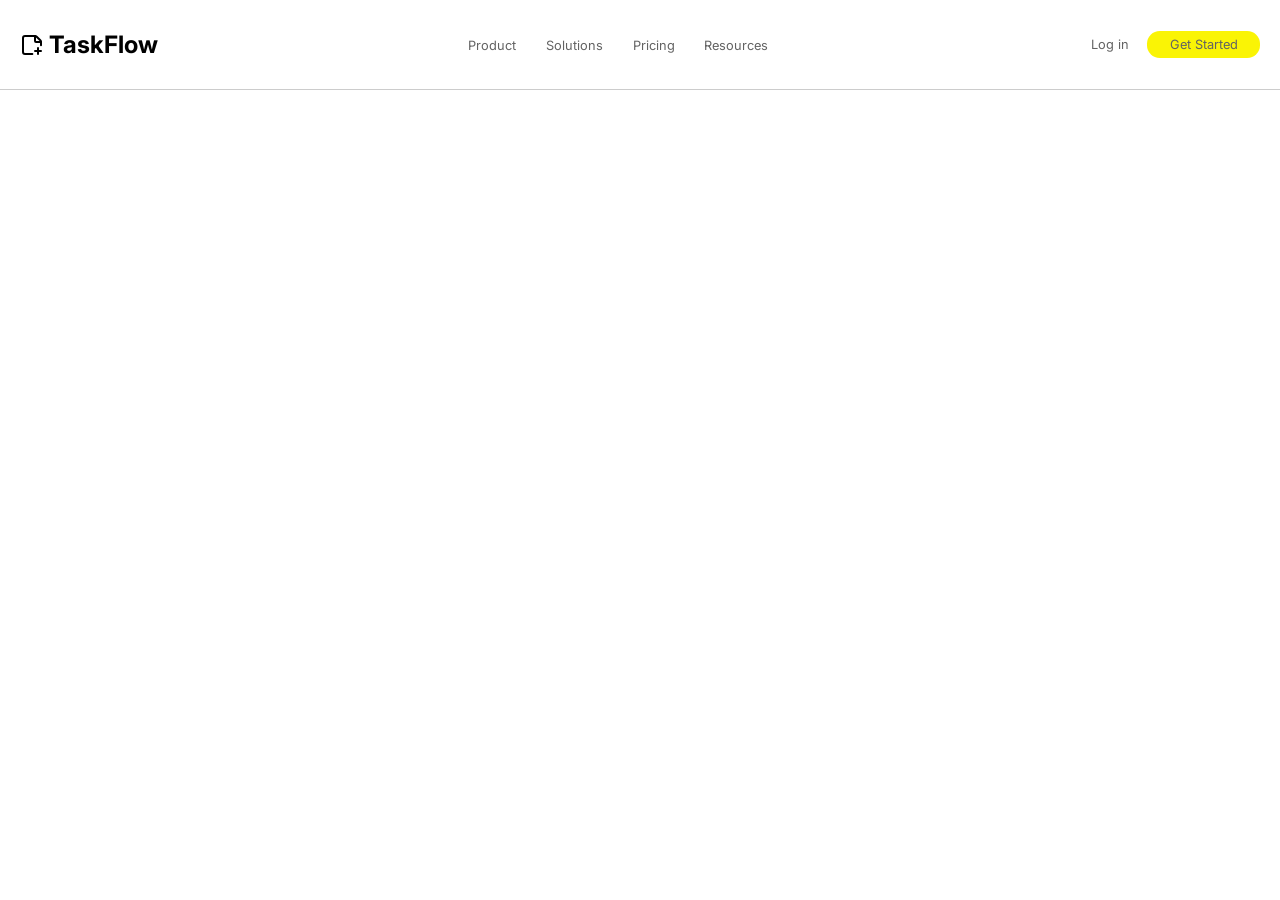
==== index.html @ 2430fc25 "Built the header component and made it responsive" ====
<!doctype html>
<html lang="en">
  <head>
    <meta charset="UTF-8" />
    <meta name="viewport" content="width=device-width, initial-scale=1.0" />
    <title>TaskFlow</title>
    <link rel="icon" href="assets/icons/taskflow.png" />
    <link rel="stylesheet" href="styles/style.css" />
    <link rel="stylesheet" href="styles/variables.css" />
    <link rel="stylesheet" href="styles/utilities.css" />
    <link rel="stylesheet" href="styles/media-queries.css" />
    <style>
      @import url('https://fonts.googleapis.com/css2?family=Inter:ital,opsz,wght@0,14..32,100..900;1,14..32,100..900&display=swap');
    </style>
  </head>
  <body>
    <header>
      <div class="container-flex-b navbar">
        <div class="logo container">
          <svg
            xmlns="http://www.w3.org/2000/svg"
            width="24"
            height="24"
            viewBox="0 0 24 24"
            fill="none"
            stroke="currentColor"
            stroke-width="2"
            stroke-linecap="round"
            stroke-linejoin="round"
            class="lucide lucide-sticky-note-plus-icon lucide-sticky-note-plus"
          >
            <path d="M15 3v5a1 1 0 0 0 1 1h5" />
            <path d="M18 15v6" />
            <path
              d="M21 12.356V9a2.4 2.4 0 0 0-.706-1.706l-3.588-3.588A2.4 2.4 0 0 0 15 3H5a2 2 0 0 0-2 2v14a2 2 0 0 0 2 2h7.355"
            />
            <path d="M21 18h-6" />
          </svg>
          <h2>TaskFlow</h2>
        </div>
        <nav class="main-menu">
          <a href="pages/product.html" class="menu-item">Product</a>
          <a href="pages/solutions.html" class="menu-item">Solutions</a>
          <a href="pages/pricing.html" class="menu-item">Pricing</a>
          <a href="pages/resources.html" class="menu-item">Resources</a>
        </nav>
        <div class="container-flex-b logins">
          <a href="pages/sign-in.html" class="menu-item">Log in</a>
          <a href="pages/sign-up.html" class="btn btn-primary">Get Started</a>
        </div>
        <div class="hamburger">
          <span class="menu-open">
            <svg
              xmlns="http://www.w3.org/2000/svg"
              width="24"
              height="24"
              viewBox="0 0 24 24"
              fill="none"
              stroke="currentColor"
              stroke-width="2"
              stroke-linecap="round"
              stroke-linejoin="round"
              class="lucide lucide-menu-icon lucide-menu"
            >
              <path d="M4 5h16" />
              <path d="M4 12h16" />
              <path d="M4 19h16" />
            </svg>
          </span>
          <span class="menu-close">
            <svg
              xmlns="http://www.w3.org/2000/svg"
              width="24"
              height="24"
              viewBox="0 0 24 24"
              fill="none"
              stroke="currentColor"
              stroke-width="2"
              stroke-linecap="round"
              stroke-linejoin="round"
              class="lucide lucide-x-icon lucide-x"
            >
              <path d="M18 6 6 18" />
              <path d="m6 6 12 12" />
            </svg>
          </span>
        </div>
      </div>
    </header>
  </body>
</html>
---- styles/style.css ----
@import 'variables.css';

* {
  margin: 0;
  padding: 0;
  box-sizing: border-box;
  text-decoration: none;
}

body {
  font-family: 'Inter', 'Arial', 'sans-serif';
}

.navbar {
  height: 10vh;
  background: var(--bg-light);
  padding: 10px 20px;
  border-bottom: 1.2px solid #ccc;
  position: sticky;
  top: 0;
}

.hamburger,
.menu-open,
.menu-close {
  display: none;
}
---- styles/variables.css ----
:root {
  /* colors; backgrounds and texts */
  --primary-color: #faf405;
  --secondary-color: #fefdce;
  --text-dark: #000000;
  --text-gray: #636363;
  --text-light: #ffffff;
  --bg-gray: #f8f8f6;
  --bg-light: #ffffff;
}
---- styles/utilities.css ----
@import 'variables.css';

.border {
  border: 3px solid #ccc;
}
.border-r-sm {
  border: 3px solid #ccc;
  border-radius: 10px;
}
.border-r-md {
  border: 3px solid #ccc;
  border-radius: 20px;
}
.box-shadow-md {
  box-shadow: rgba(100, 100, 111, 0.2) 0px 7px 29px 0px;
}
.btn {
  padding: 0.4rem 1.4rem;
  border: none;
  outline: none;
  color: var(--text-gray);
  border-radius: 0.8rem;
  font-size: 0.8rem;
}
.btn-md {
  padding: 0.4rem 2.6rem;
}
.btn-lg {
  padding: 0.4rem 3.4rem;
}
.btn-primary {
  background-color: var(--primary-color);
}
.btn-secondary-light {
  background: transparent;
  border: 1px solid #ccc;
  backdrop-filter: blur(10px);
}
.btn-secondary-dark {
  background: var(--text-dark);
  color: var(--text-light);
}
.container {
  display: flex;
  justify-content: center;
  align-items: center;
  gap: 5px;
}
.container-no-gap {
  display: flex;
  justify-content: center;
  align-items: center;
}
.container-flex-b {
  display: flex;
  justify-content: space-between;
  align-items: center;
  gap: 5px;
}
.menu-item {
  padding: 0.4rem 0.8rem;
  color: var(--text-gray);
  font-size: 0.8rem;
}
---- styles/media-queries.css ----
@import 'variables.css';

@media (max-width: 500px) {
  .navbar {
    display: flex;
    justify-content: space-between;
    align-items: center;
  }

  .hamburger,
  .menu-open {
    display: block;
  }
  .main-menu,
  .logins {
    display: none;
  }
}

/* TABLET */
@media (min-width: 500px) and (max-width: 704px) {
  h2 {
    font-size: 0.9rem;
  }
  .main-menu {
    display: none;
  }
  .hamburger,
  .menu-open {
    display: block;
  }
}
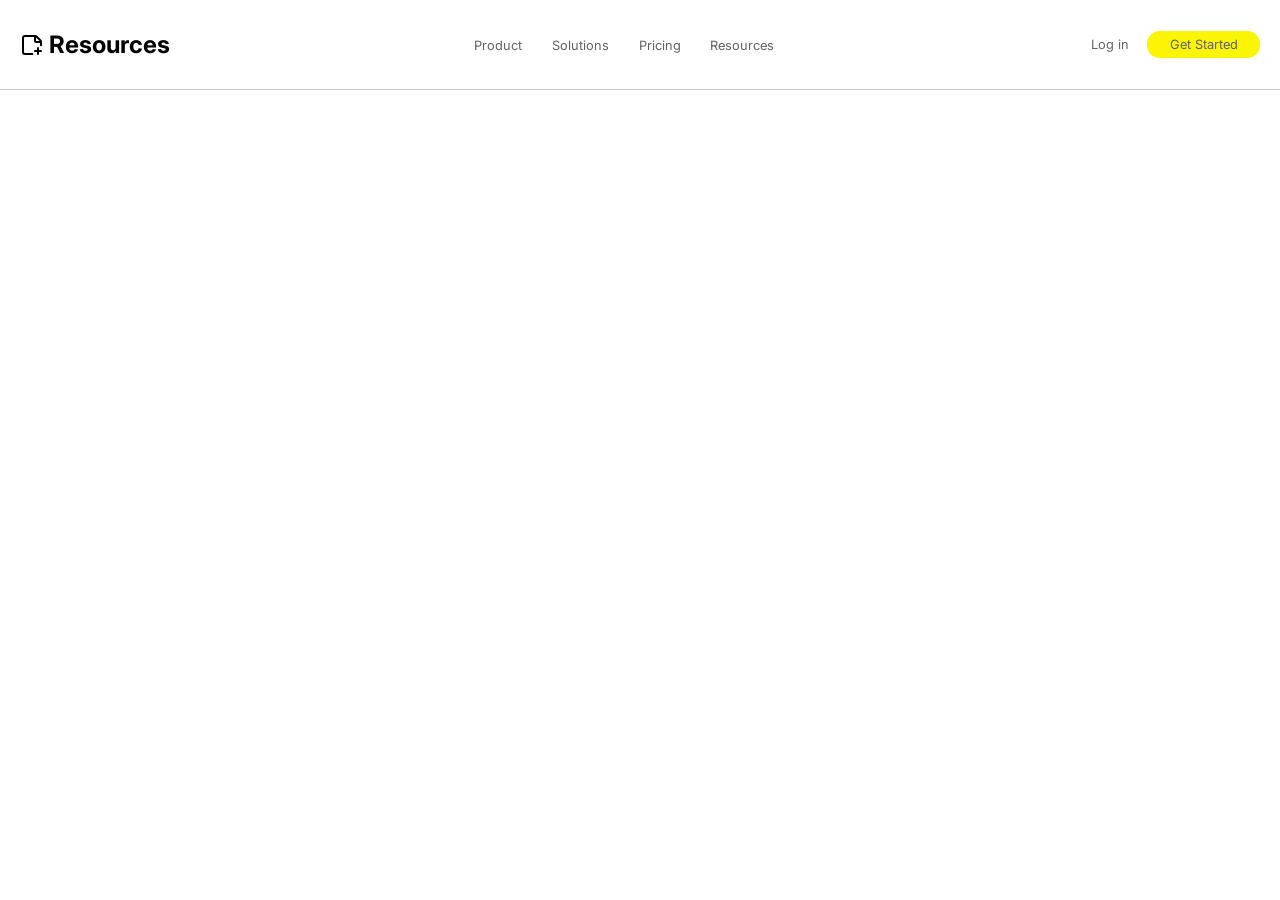
==== commit d644cf4e: "Creation of the resources herosection" ====
--- a/index.html
+++ b/index.html
@@ -10,7 +10,7 @@
     <link rel="stylesheet" href="styles/utilities.css" />
     <link rel="stylesheet" href="styles/media-queries.css" />
     <style>
-      @import url('https://fonts.googleapis.com/css2?family=Inter:ital,opsz,wght@0,14..32,100..900;1,14..32,100..900&display=swap');
+      @import url("https://fonts.googleapis.com/css2?family=Inter:ital,opsz,wght@0,14..32,100..900;1,14..32,100..900&display=swap");
     </style>
   </head>
   <body>
@@ -36,7 +36,7 @@
             />
             <path d="M21 18h-6" />
           </svg>
-          <h2>TaskFlow</h2>
+          <h2>Resources</h2>
         </div>
         <nav class="main-menu">
           <a href="pages/product.html" class="menu-item">Product</a>
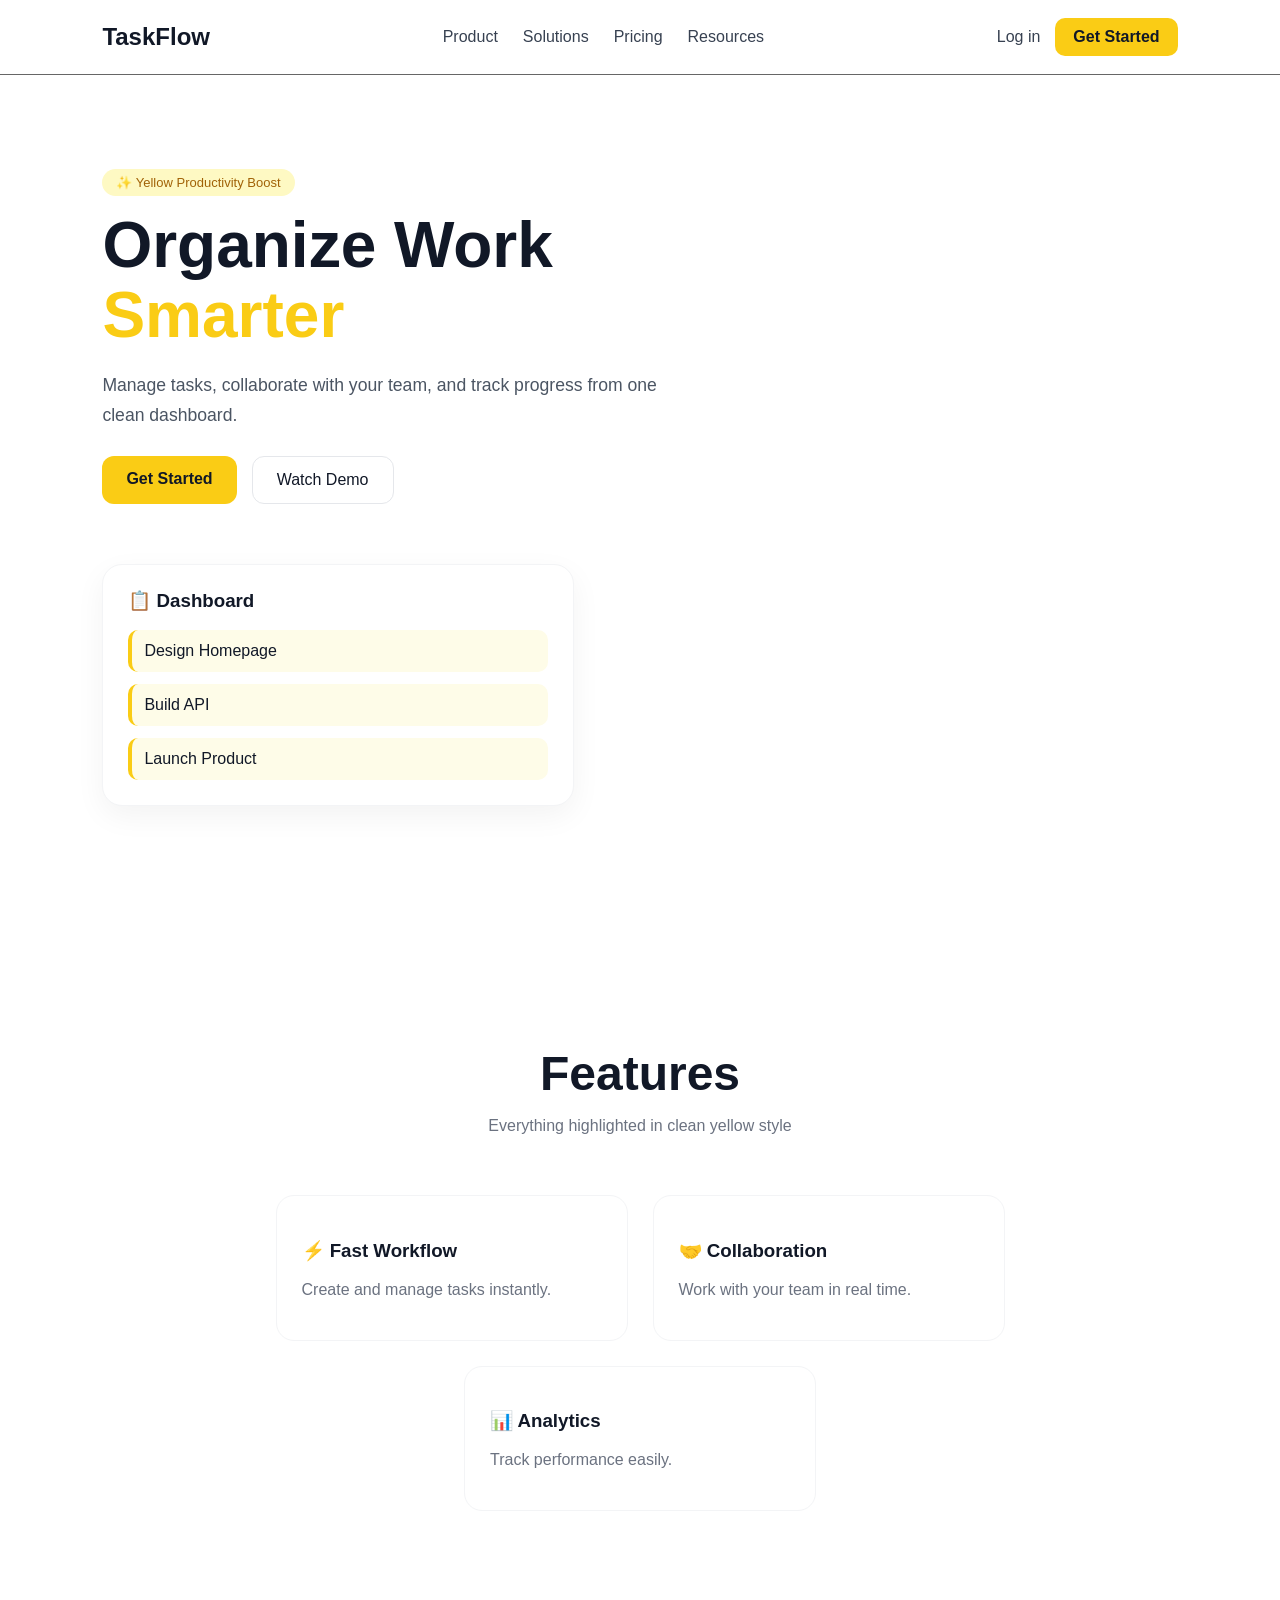
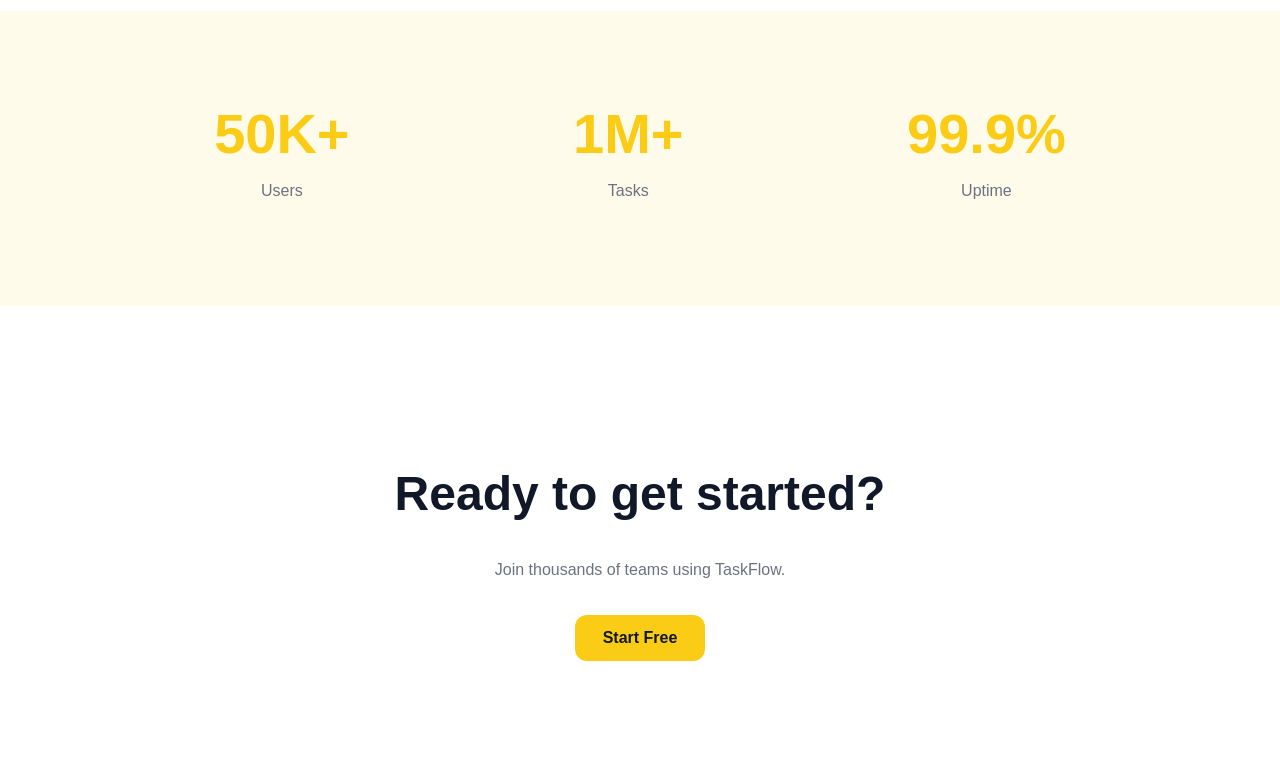
==== commit c20a22bc: "Creation of the Home Page by Nathan moses" ====
--- a/index.html
+++ b/index.html
@@ -1,91 +1,147 @@
-<!doctype html>
-<html lang="en">
-  <head>
-    <meta charset="UTF-8" />
-    <meta name="viewport" content="width=device-width, initial-scale=1.0" />
-    <title>TaskFlow</title>
-    <link rel="icon" href="assets/icons/taskflow.png" />
-    <link rel="stylesheet" href="styles/style.css" />
-    <link rel="stylesheet" href="styles/variables.css" />
-    <link rel="stylesheet" href="styles/utilities.css" />
-    <link rel="stylesheet" href="styles/media-queries.css" />
-    <style>
-      @import url("https://fonts.googleapis.com/css2?family=Inter:ital,opsz,wght@0,14..32,100..900;1,14..32,100..900&display=swap");
-    </style>
-  </head>
-  <body>
-    <header>
-      <div class="container-flex-b navbar">
-        <div class="logo container">
-          <svg
-            xmlns="http://www.w3.org/2000/svg"
-            width="24"
-            height="24"
-            viewBox="0 0 24 24"
-            fill="none"
-            stroke="currentColor"
-            stroke-width="2"
-            stroke-linecap="round"
-            stroke-linejoin="round"
-            class="lucide lucide-sticky-note-plus-icon lucide-sticky-note-plus"
-          >
-            <path d="M15 3v5a1 1 0 0 0 1 1h5" />
-            <path d="M18 15v6" />
-            <path
-              d="M21 12.356V9a2.4 2.4 0 0 0-.706-1.706l-3.588-3.588A2.4 2.4 0 0 0 15 3H5a2 2 0 0 0-2 2v14a2 2 0 0 0 2 2h7.355"
-            />
-            <path d="M21 18h-6" />
-          </svg>
-          <h2>Resources</h2>
-        </div>
-        <nav class="main-menu">
-          <a href="pages/product.html" class="menu-item">Product</a>
-          <a href="pages/solutions.html" class="menu-item">Solutions</a>
-          <a href="pages/pricing.html" class="menu-item">Pricing</a>
-          <a href="pages/resources.html" class="menu-item">Resources</a>
-        </nav>
-        <div class="container-flex-b logins">
-          <a href="pages/sign-in.html" class="menu-item">Log in</a>
-          <a href="pages/sign-up.html" class="btn btn-primary">Get Started</a>
-        </div>
-        <div class="hamburger">
-          <span class="menu-open">
-            <svg
-              xmlns="http://www.w3.org/2000/svg"
-              width="24"
-              height="24"
-              viewBox="0 0 24 24"
-              fill="none"
-              stroke="currentColor"
-              stroke-width="2"
-              stroke-linecap="round"
-              stroke-linejoin="round"
-              class="lucide lucide-menu-icon lucide-menu"
-            >
-              <path d="M4 5h16" />
-              <path d="M4 12h16" />
-              <path d="M4 19h16" />
-            </svg>
-          </span>
-          <span class="menu-close">
-            <svg
-              xmlns="http://www.w3.org/2000/svg"
-              width="24"
-              height="24"
-              viewBox="0 0 24 24"
-              fill="none"
-              stroke="currentColor"
-              stroke-width="2"
-              stroke-linecap="round"
-              stroke-linejoin="round"
-              class="lucide lucide-x-icon lucide-x"
-            >
-              <path d="M18 6 6 18" />
-              <path d="m6 6 12 12" />
-            </svg>
-          </span>
-        </div>
-      </div>
-    </header>
-  </body>
-</html>
+<body style="margin:0;font-family:Inter,sans-serif;background:#ffffff;color:#111827;">
+
+<!-- HEADER -->
+<header style="position:sticky;top:0;background:#ffffff;border-bottom:1px solid #666666;padding:18px 8%;z-index:100;">
+  <div style="display:flex;justify-content:space-between;align-items:center;">
+
+    <h2 style="margin:0;color:#111827;">TaskFlow</h2>
+
+    <nav style="display:flex;gap:25px;">
+      <a href="#" style="color:#374151;text-decoration:none;">Product</a>
+      <a href="#" style="color:#374151;text-decoration:none;">Solutions</a>
+      <a href="#" style="color:#374151;text-decoration:none;">Pricing</a>
+      <a href="#" style="color:#374151;text-decoration:none;">Resources</a>
+    </nav>
+
+    <div style="display:flex;gap:15px; align-items: center;">
+      <a href="#" style="color:#374151;text-decoration:none;">Log in</a>
+      <a href="#" style="background:#facc15;color:#111827;padding:10px 18px;border-radius:10px;text-decoration:none;font-weight:600;">
+        Get Started
+      </a>
+    </div>
+
+  </div>
+</header>
+
+<!-- HERO -->
+<section style="padding:100px 8%;display:flex;justify-content:space-between;align-items:center;gap:60px;flex-wrap:wrap;">
+
+  <div style="max-width:600px;">
+    <span style="background:#fef9c3;color:#a16207;padding:6px 14px;border-radius:999px;font-size:13px;">
+      ✨ Yellow Productivity Boost
+    </span>
+
+    <h1 style="font-size:4rem;line-height:1.1;margin:20px 0;">
+      Organize Work
+      <span style="color:#facc15;">Smarter</span>
+    </h1>
+
+    <p style="color:#4b5563;font-size:1.1rem;line-height:1.7;">
+      Manage tasks, collaborate with your team, and track progress from one clean dashboard.
+    </p>
+
+    <div style="margin-top:25px;display:flex;gap:15px;">
+      <a href="#" style="background:#facc15;color:#111827;padding:14px 24px;border-radius:12px;text-decoration:none;font-weight:600;">
+        Get Started
+      </a>
+
+      <a href="#" style="border:1px solid #e5e7eb;color:#111827;padding:14px 24px;border-radius:12px;text-decoration:none;">
+        Watch Demo
+      </a>
+    </div>
+  </div>
+
+  <div style="width:420px;background:#ffffff;border:1px solid #f3f4f6;border-radius:20px;padding:25px;box-shadow:0 10px 30px rgba(0,0,0,0.05);">
+
+    <h3 style="margin-top:0;">📋 Dashboard</h3>
+
+    <div style="background:#fefce8;padding:12px;border-radius:10px;margin-top:12px;border-left:4px solid #facc15;">
+      Design Homepage
+    </div>
+
+    <div style="background:#fefce8;padding:12px;border-radius:10px;margin-top:12px;border-left:4px solid #facc15;">
+      Build API
+    </div>
+
+    <div style="background:#fefce8;padding:12px;border-radius:10px;margin-top:12px;border-left:4px solid #facc15;">
+      Launch Product
+    </div>
+
+  </div>
+
+</section>
+
+<!-- FEATURES -->
+<section style="padding:100px 8%;background:#ffffff;">
+
+  <h2 style="text-align:center;font-size:3rem;margin-bottom:10px;">
+    Features
+  </h2>
+
+  <p style="text-align:center;color:#6b7280;margin-bottom:60px;">
+    Everything highlighted in clean yellow style
+  </p>
+
+  <div style="display:flex;gap:25px;justify-content:center;flex-wrap:wrap;">
+
+    <div style="width:300px;background:#ffffff;border:1px solid #f3f4f6;padding:25px;border-radius:18px;">
+      <h3>⚡ Fast Workflow</h3>
+      <p style="color:#6b7280;">Create and manage tasks instantly.</p>
+    </div>
+
+    <div style="width:300px;background:#ffffff;border:1px solid #f3f4f6;padding:25px;border-radius:18px;">
+      <h3>🤝 Collaboration</h3>
+      <p style="color:#6b7280;">Work with your team in real time.</p>
+    </div>
+
+    <div style="width:300px;background:#ffffff;border:1px solid #f3f4f6;padding:25px;border-radius:18px;">
+      <h3>📊 Analytics</h3>
+      <p style="color:#6b7280;">Track performance easily.</p>
+    </div>
+
+  </div>
+
+</section>
+
+<!-- STATS -->
+<section style="padding:90px 8%;background:#fffbeb;">
+
+  <div style="display:flex;justify-content:space-around;flex-wrap:wrap;text-align:center;">
+
+    <div>
+      <h2 style="font-size:3.5rem;color:#facc15;margin:0;">50K+</h2>
+      <p style="color:#6b7280;">Users</p>
+    </div>
+
+    <div>
+      <h2 style="font-size:3.5rem;color:#facc15;margin:0;">1M+</h2>
+      <p style="color:#6b7280;">Tasks</p>
+    </div>
+
+    <div>
+      <h2 style="font-size:3.5rem;color:#facc15;margin:0;">99.9%</h2>
+      <p style="color:#6b7280;">Uptime</p>
+    </div>
+
+  </div>
+
+</section>
+
+<!-- CTA -->
+<section style="padding:120px 8%;text-align:center;background:#ffffff;">
+
+  <h2 style="font-size:3rem;">
+    Ready to get started?
+  </h2>
+
+  <p style="color:#6b7280;">
+    Join thousands of teams using TaskFlow.
+  </p>
+
+  <a href="#" style="display:inline-block;margin-top:20px;background:#facc15;color:#111827;padding:14px 28px;border-radius:12px;text-decoration:none;font-weight:600;">
+    Start Free
+  </a>
+
+</section>
+
+</body>
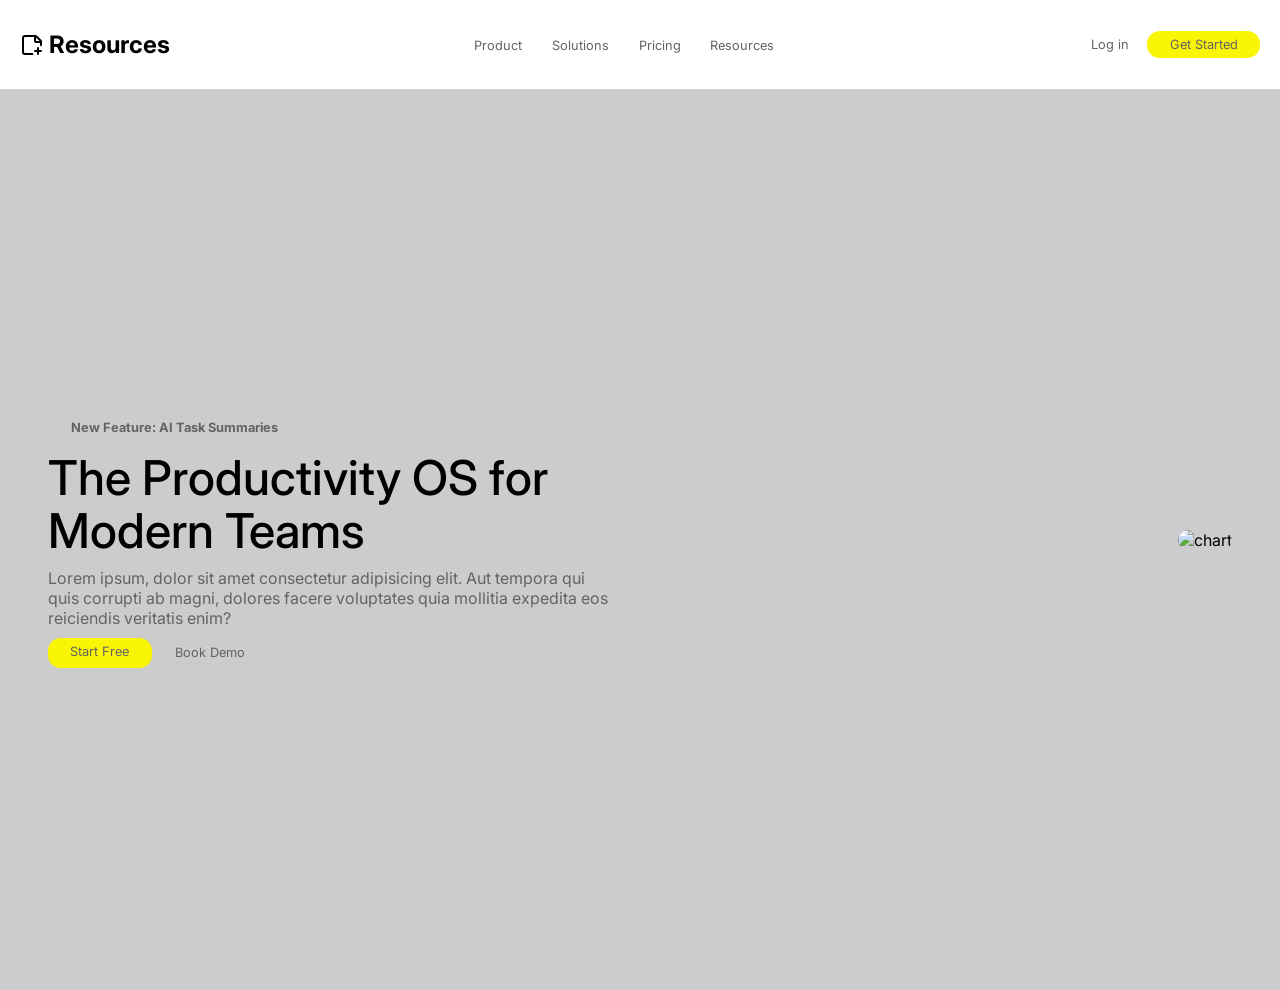
==== commit 5fac0b7d: "hero" ====
--- a/index.html
+++ b/index.html
@@ -1,147 +1,111 @@
-<body style="margin:0;font-family:Inter,sans-serif;background:#ffffff;color:#111827;">
-
-<!-- HEADER -->
-<header style="position:sticky;top:0;background:#ffffff;border-bottom:1px solid #666666;padding:18px 8%;z-index:100;">
-  <div style="display:flex;justify-content:space-between;align-items:center;">
-
-    <h2 style="margin:0;color:#111827;">TaskFlow</h2>
-
-    <nav style="display:flex;gap:25px;">
-      <a href="#" style="color:#374151;text-decoration:none;">Product</a>
-      <a href="#" style="color:#374151;text-decoration:none;">Solutions</a>
-      <a href="#" style="color:#374151;text-decoration:none;">Pricing</a>
-      <a href="#" style="color:#374151;text-decoration:none;">Resources</a>
-    </nav>
-
-    <div style="display:flex;gap:15px; align-items: center;">
-      <a href="#" style="color:#374151;text-decoration:none;">Log in</a>
-      <a href="#" style="background:#facc15;color:#111827;padding:10px 18px;border-radius:10px;text-decoration:none;font-weight:600;">
-        Get Started
-      </a>
-    </div>
-
-  </div>
-</header>
-
-<!-- HERO -->
-<section style="padding:100px 8%;display:flex;justify-content:space-between;align-items:center;gap:60px;flex-wrap:wrap;">
-
-  <div style="max-width:600px;">
-    <span style="background:#fef9c3;color:#a16207;padding:6px 14px;border-radius:999px;font-size:13px;">
-      ✨ Yellow Productivity Boost
-    </span>
-
-    <h1 style="font-size:4rem;line-height:1.1;margin:20px 0;">
-      Organize Work
-      <span style="color:#facc15;">Smarter</span>
-    </h1>
-
-    <p style="color:#4b5563;font-size:1.1rem;line-height:1.7;">
-      Manage tasks, collaborate with your team, and track progress from one clean dashboard.
-    </p>
-
-    <div style="margin-top:25px;display:flex;gap:15px;">
-      <a href="#" style="background:#facc15;color:#111827;padding:14px 24px;border-radius:12px;text-decoration:none;font-weight:600;">
-        Get Started
-      </a>
-
-      <a href="#" style="border:1px solid #e5e7eb;color:#111827;padding:14px 24px;border-radius:12px;text-decoration:none;">
-        Watch Demo
-      </a>
-    </div>
-  </div>
-
-  <div style="width:420px;background:#ffffff;border:1px solid #f3f4f6;border-radius:20px;padding:25px;box-shadow:0 10px 30px rgba(0,0,0,0.05);">
-
-    <h3 style="margin-top:0;">📋 Dashboard</h3>
-
-    <div style="background:#fefce8;padding:12px;border-radius:10px;margin-top:12px;border-left:4px solid #facc15;">
-      Design Homepage
-    </div>
-
-    <div style="background:#fefce8;padding:12px;border-radius:10px;margin-top:12px;border-left:4px solid #facc15;">
-      Build API
-    </div>
-
-    <div style="background:#fefce8;padding:12px;border-radius:10px;margin-top:12px;border-left:4px solid #facc15;">
-      Launch Product
-    </div>
-
-  </div>
-
-</section>
-
-<!-- FEATURES -->
-<section style="padding:100px 8%;background:#ffffff;">
-
-  <h2 style="text-align:center;font-size:3rem;margin-bottom:10px;">
-    Features
-  </h2>
-
-  <p style="text-align:center;color:#6b7280;margin-bottom:60px;">
-    Everything highlighted in clean yellow style
-  </p>
-
-  <div style="display:flex;gap:25px;justify-content:center;flex-wrap:wrap;">
-
-    <div style="width:300px;background:#ffffff;border:1px solid #f3f4f6;padding:25px;border-radius:18px;">
-      <h3>⚡ Fast Workflow</h3>
-      <p style="color:#6b7280;">Create and manage tasks instantly.</p>
-    </div>
-
-    <div style="width:300px;background:#ffffff;border:1px solid #f3f4f6;padding:25px;border-radius:18px;">
-      <h3>🤝 Collaboration</h3>
-      <p style="color:#6b7280;">Work with your team in real time.</p>
-    </div>
-
-    <div style="width:300px;background:#ffffff;border:1px solid #f3f4f6;padding:25px;border-radius:18px;">
-      <h3>📊 Analytics</h3>
-      <p style="color:#6b7280;">Track performance easily.</p>
-    </div>
-
-  </div>
-
-</section>
-
-<!-- STATS -->
-<section style="padding:90px 8%;background:#fffbeb;">
-
-  <div style="display:flex;justify-content:space-around;flex-wrap:wrap;text-align:center;">
-
-    <div>
-      <h2 style="font-size:3.5rem;color:#facc15;margin:0;">50K+</h2>
-      <p style="color:#6b7280;">Users</p>
-    </div>
-
-    <div>
-      <h2 style="font-size:3.5rem;color:#facc15;margin:0;">1M+</h2>
-      <p style="color:#6b7280;">Tasks</p>
-    </div>
-
-    <div>
-      <h2 style="font-size:3.5rem;color:#facc15;margin:0;">99.9%</h2>
-      <p style="color:#6b7280;">Uptime</p>
-    </div>
-
-  </div>
-
-</section>
-
-<!-- CTA -->
-<section style="padding:120px 8%;text-align:center;background:#ffffff;">
-
-  <h2 style="font-size:3rem;">
-    Ready to get started?
-  </h2>
-
-  <p style="color:#6b7280;">
-    Join thousands of teams using TaskFlow.
-  </p>
-
-  <a href="#" style="display:inline-block;margin-top:20px;background:#facc15;color:#111827;padding:14px 28px;border-radius:12px;text-decoration:none;font-weight:600;">
-    Start Free
-  </a>
-
-</section>
-
-</body>+<!doctype html>
+<html lang="en">
+  <head>
+    <meta charset="UTF-8" />
+    <meta name="viewport" content="width=device-width, initial-scale=1.0" />
+    <title>TaskFlow</title>
+    <link rel="icon" href="assets/icons/taskflow.png" />
+    <link rel="stylesheet" href="styles/style.css" />
+    <link rel="stylesheet" href="styles/variables.css" />
+    <link rel="stylesheet" href="styles/utilities.css" />
+    <link rel="stylesheet" href="styles/media-queries.css" />
+    <style>
+      @import url('https://fonts.googleapis.com/css2?family=Inter:ital,opsz,wght@0,14..32,100..900;1,14..32,100..900&display=swap');
+    </style>
+  </head>
+  <body>
+    <header>
+      <div class="container-flex-b navbar">
+        <div class="logo container">
+          <svg
+            xmlns="http://www.w3.org/2000/svg"
+            width="24"
+            height="24"
+            viewBox="0 0 24 24"
+            fill="none"
+            stroke="currentColor"
+            stroke-width="2"
+            stroke-linecap="round"
+            stroke-linejoin="round"
+            class="lucide lucide-sticky-note-plus-icon lucide-sticky-note-plus"
+          >
+            <path d="M15 3v5a1 1 0 0 0 1 1h5" />
+            <path d="M18 15v6" />
+            <path
+              d="M21 12.356V9a2.4 2.4 0 0 0-.706-1.706l-3.588-3.588A2.4 2.4 0 0 0 15 3H5a2 2 0 0 0-2 2v14a2 2 0 0 0 2 2h7.355"
+            />
+            <path d="M21 18h-6" />
+          </svg>
+          <h2>Resources</h2>
+        </div>
+        <nav class="main-menu">
+          <a href="pages/product.html" class="menu-item">Product</a>
+          <a href="pages/solutions.html" class="menu-item">Solutions</a>
+          <a href="pages/pricing.html" class="menu-item">Pricing</a>
+          <a href="pages/resources.html" class="menu-item">Resources</a>
+        </nav>
+        <div class="container-flex-b logins">
+          <a href="pages/sign-in.html" class="menu-item">Log in</a>
+          <a href="pages/sign-up.html" class="btn btn-primary">Get Started</a>
+        </div>
+        <div class="hamburger">
+          <span class="menu-open">
+            <svg
+              xmlns="http://www.w3.org/2000/svg"
+              width="24"
+              height="24"
+              viewBox="0 0 24 24"
+              fill="none"
+              stroke="currentColor"
+              stroke-width="2"
+              stroke-linecap="round"
+              stroke-linejoin="round"
+              class="lucide lucide-menu-icon lucide-menu"
+            >
+              <path d="M4 5h16" />
+              <path d="M4 12h16" />
+              <path d="M4 19h16" />
+            </svg>
+          </span>
+          <span class="menu-close">
+            <svg
+              xmlns="http://www.w3.org/2000/svg"
+              width="24"
+              height="24"
+              viewBox="0 0 24 24"
+              fill="none"
+              stroke="currentColor"
+              stroke-width="2"
+              stroke-linecap="round"
+              stroke-linejoin="round"
+              class="lucide lucide-x-icon lucide-x"
+            >
+              <path d="M18 6 6 18" />
+              <path d="m6 6 12 12" />
+            </svg>
+          </span>
+        </div>
+      </div>
+    </header>
+    <section class="hero container-flex-b">
+      <div class="hero-left">
+        <h3 class="btn btn-secondary-light">New Feature: AI Task Summaries</h3>
+        <h2>The Productivity OS for Modern Teams</h2>
+        <p>
+          Lorem ipsum, dolor sit amet consectetur adipisicing elit. Aut tempora
+          qui quis corrupti ab magni, dolores facere voluptates quia mollitia
+          expedita eos reiciendis veritatis enim?
+        </p>
+        <div class="hero-cta">
+          <a href="pages/sign-up.html" class="btn btn-primary">Start Free</a>
+          <a href="pages/product.html" class="btn btn-secondary-light"
+            >Book Demo</a
+          >
+        </div>
+      </div>
+      <div class="hero-right">
+        <img src="assets/images/programmer.jpg" alt="chart" />
+      </div>
+    </section>
+  </body>
+</html>
--- a/styles/style.css
+++ b/styles/style.css
@@ -0,0 +1,61 @@
+@import 'variables.css';
+
+* {
+  margin: 0;
+  padding: 0;
+  box-sizing: border-box;
+  text-decoration: none;
+}
+img {
+  width: 100%;
+}
+body {
+  font-family: 'Inter', 'Arial', 'sans-serif';
+}
+header {
+  height: 10vh;
+  position: sticky;
+  top: 0;
+}
+.navbar {
+  height: 10vh;
+  background: var(--bg-light);
+  padding: 10px 20px;
+  border-bottom: 1.2px solid #ccc;
+  position: sticky;
+  top: 0;
+}
+.hamburger,
+.menu-open,
+.menu-close {
+  display: none;
+}
+.hero {
+  height: 100vh;
+  background: #ccc;
+  display: flex;
+  justify-content: space-around;
+  padding: 3rem;
+}
+.hero-cta {
+  display: flex;
+}
+.hero-left {
+  display: flex;
+  flex-direction: column;
+  gap: 10px;
+}
+.hero-left h2 {
+  max-width: 500px;
+  font-size: 3rem;
+  font-weight: 500;
+  line-height: 3.3rem;
+}
+.hero-right img {
+  width: 500px;
+  border-radius: 10px;
+}
+.hero p {
+  max-width: 35rem;
+  color: var(--text-gray);
+}
--- a/styles/variables.css
+++ b/styles/variables.css
@@ -0,0 +1,10 @@
+:root {
+  /* colors; backgrounds and texts */
+  --primary-color: #faf405;
+  --secondary-color: #fefdce;
+  --text-dark: #000000;
+  --text-gray: #636363;
+  --text-light: #ffffff;
+  --bg-gray: #f8f8f6;
+  --bg-light: #ffffff;
+}
--- a/styles/utilities.css
+++ b/styles/utilities.css
@@ -0,0 +1,64 @@
+@import 'variables.css';
+
+.border {
+  border: 3px solid #ccc;
+}
+.border-r-sm {
+  border: 3px solid #ccc;
+  border-radius: 10px;
+}
+.border-r-md {
+  border: 3px solid #ccc;
+  border-radius: 20px;
+}
+.box-shadow-md {
+  box-shadow: rgba(100, 100, 111, 0.2) 0px 7px 29px 0px;
+}
+.btn {
+  padding: 0.4rem 1.4rem;
+  border: none;
+  outline: none;
+  color: var(--text-gray);
+  border-radius: 0.8rem;
+  font-size: 0.8rem;
+}
+.btn-md {
+  padding: 0.4rem 2.6rem;
+}
+.btn-lg {
+  padding: 0.4rem 3.4rem;
+}
+.btn-primary {
+  background-color: var(--primary-color);
+}
+.btn-secondary-light {
+  background: transparent;
+  border: 1px solid #ccc;
+  backdrop-filter: blur(10px);
+}
+.btn-secondary-dark {
+  background: var(--text-dark);
+  color: var(--text-light);
+}
+.container {
+  display: flex;
+  justify-content: center;
+  align-items: center;
+  gap: 5px;
+}
+.container-no-gap {
+  display: flex;
+  justify-content: center;
+  align-items: center;
+}
+.container-flex-b {
+  display: flex;
+  justify-content: space-between;
+  align-items: center;
+  gap: 5px;
+}
+.menu-item {
+  padding: 0.4rem 0.8rem;
+  color: var(--text-gray);
+  font-size: 0.8rem;
+}
--- a/styles/media-queries.css
+++ b/styles/media-queries.css
@@ -0,0 +1,43 @@
+@import 'variables.css';
+
+@media (max-width: 500px) {
+  .navbar {
+    display: flex;
+    justify-content: space-between;
+    align-items: center;
+  }
+
+  .hamburger,
+  .menu-open {
+    display: block;
+  }
+  .main-menu,
+  .logins {
+    display: none;
+  }
+  .hero {
+    flex-direction: column;
+    padding: 2rem;
+    gap: 40px;
+  }
+  .hero img {
+    width: 100%;
+  }
+  .hero-left h2 {
+    font-size: 2.5rem;
+  }
+}
+
+/* TABLET */
+@media (min-width: 500px) and (max-width: 704px) {
+  h2 {
+    font-size: 0.9rem;
+  }
+  .main-menu {
+    display: none;
+  }
+  .hamburger,
+  .menu-open {
+    display: block;
+  }
+}
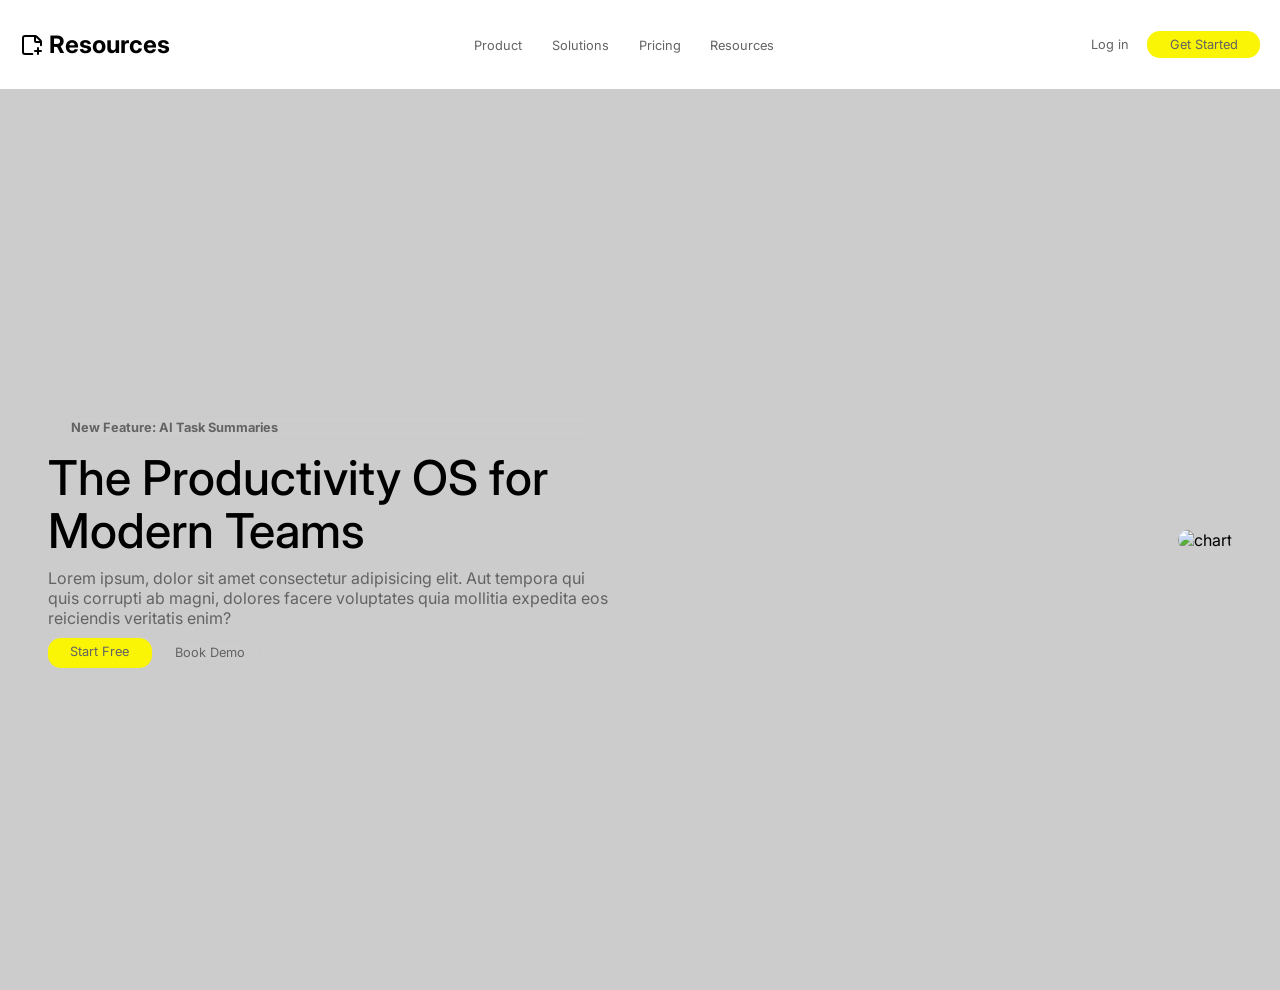
==== commit c70db315: "Mobile menu"" ====
--- a/index.html
+++ b/index.html
@@ -87,6 +87,18 @@
         </div>
       </div>
     </header>
+    <div class="mobile-menu">
+      <nav class="main-menu-nav">
+        <a href="pages/product.html" class="menu-item">Product</a>
+        <a href="pages/solutions.html" class="menu-item">Solutions</a>
+        <a href="pages/pricing.html" class="menu-item">Pricing</a>
+        <a href="pages/resources.html" class="menu-item">Resources</a>
+      </nav>
+      <div class="mobile-logins">
+        <a href="pages/sign-in.html" class="menu-item">Log in</a>
+        <a href="pages/sign-up.html" class="btn btn-primary">Get Started</a>
+      </div>
+    </div>
     <section class="hero container-flex-b">
       <div class="hero-left">
         <h3 class="btn btn-secondary-light">New Feature: AI Task Summaries</h3>
--- a/styles/style.css
+++ b/styles/style.css
@@ -16,6 +16,7 @@
   height: 10vh;
   position: sticky;
   top: 0;
+  z-index: 1000;
 }
 .navbar {
   height: 10vh;
@@ -59,3 +60,6 @@
   max-width: 35rem;
   color: var(--text-gray);
 }
+.mobile-menu {
+  display: none;
+}
--- a/styles/media-queries.css
+++ b/styles/media-queries.css
@@ -26,6 +26,38 @@
   .hero-left h2 {
     font-size: 2.5rem;
   }
+  .mobile-menu {
+    height: 90vh;
+  }
+  .mobile-menu a {
+    font-size: 2rem;
+  }
+  .main-menu-nav {
+    height: 70vh;
+  }
+  .mobile-logins {
+    height: 20vh;
+  }
+  .main-menu-nav,
+  .mobile-logins {
+    display: flex;
+    flex-direction: column;
+    align-items: center;
+    justify-content: center;
+    gap: 10px;
+  }
+  .main-menu-nav a,
+  .mobile-logins a {
+    text-align: center;
+    padding-top: 10px;
+    border-radius: 20px;
+  }
+  .mobile-logins {
+    flex-direction: row;
+  }
+  .mobile-logins a {
+    font-size: 1.5rem;
+  }
 }
 
 /* TABLET */
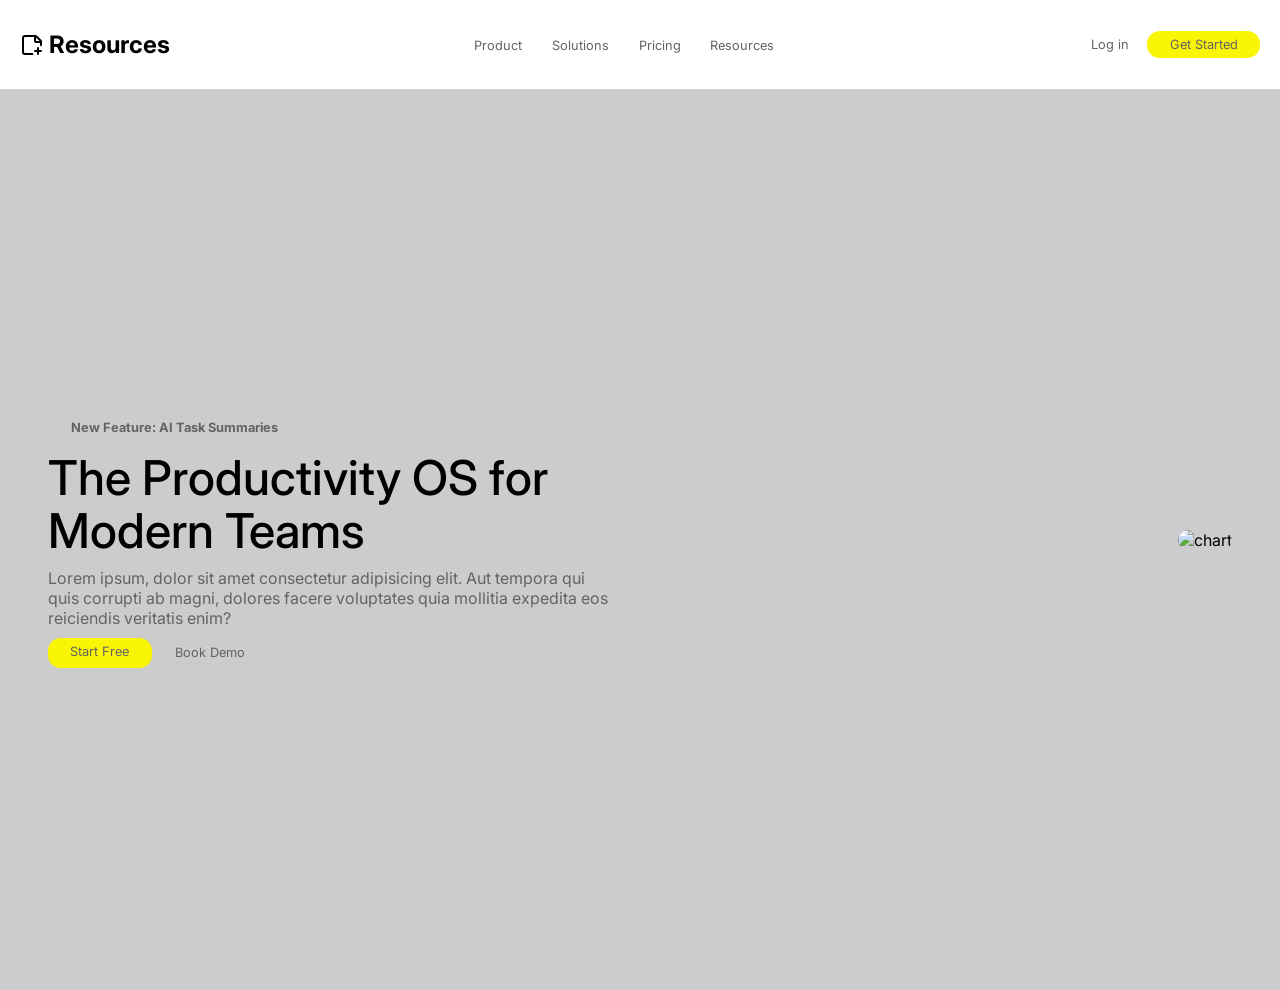
==== commit 3e679750: "mobile menu - close effect" ====
--- a/index.html
+++ b/index.html
@@ -119,5 +119,6 @@
         <img src="assets/images/programmer.jpg" alt="chart" />
       </div>
     </section>
+    <script src="scripts/script.js"></script>
   </body>
 </html>
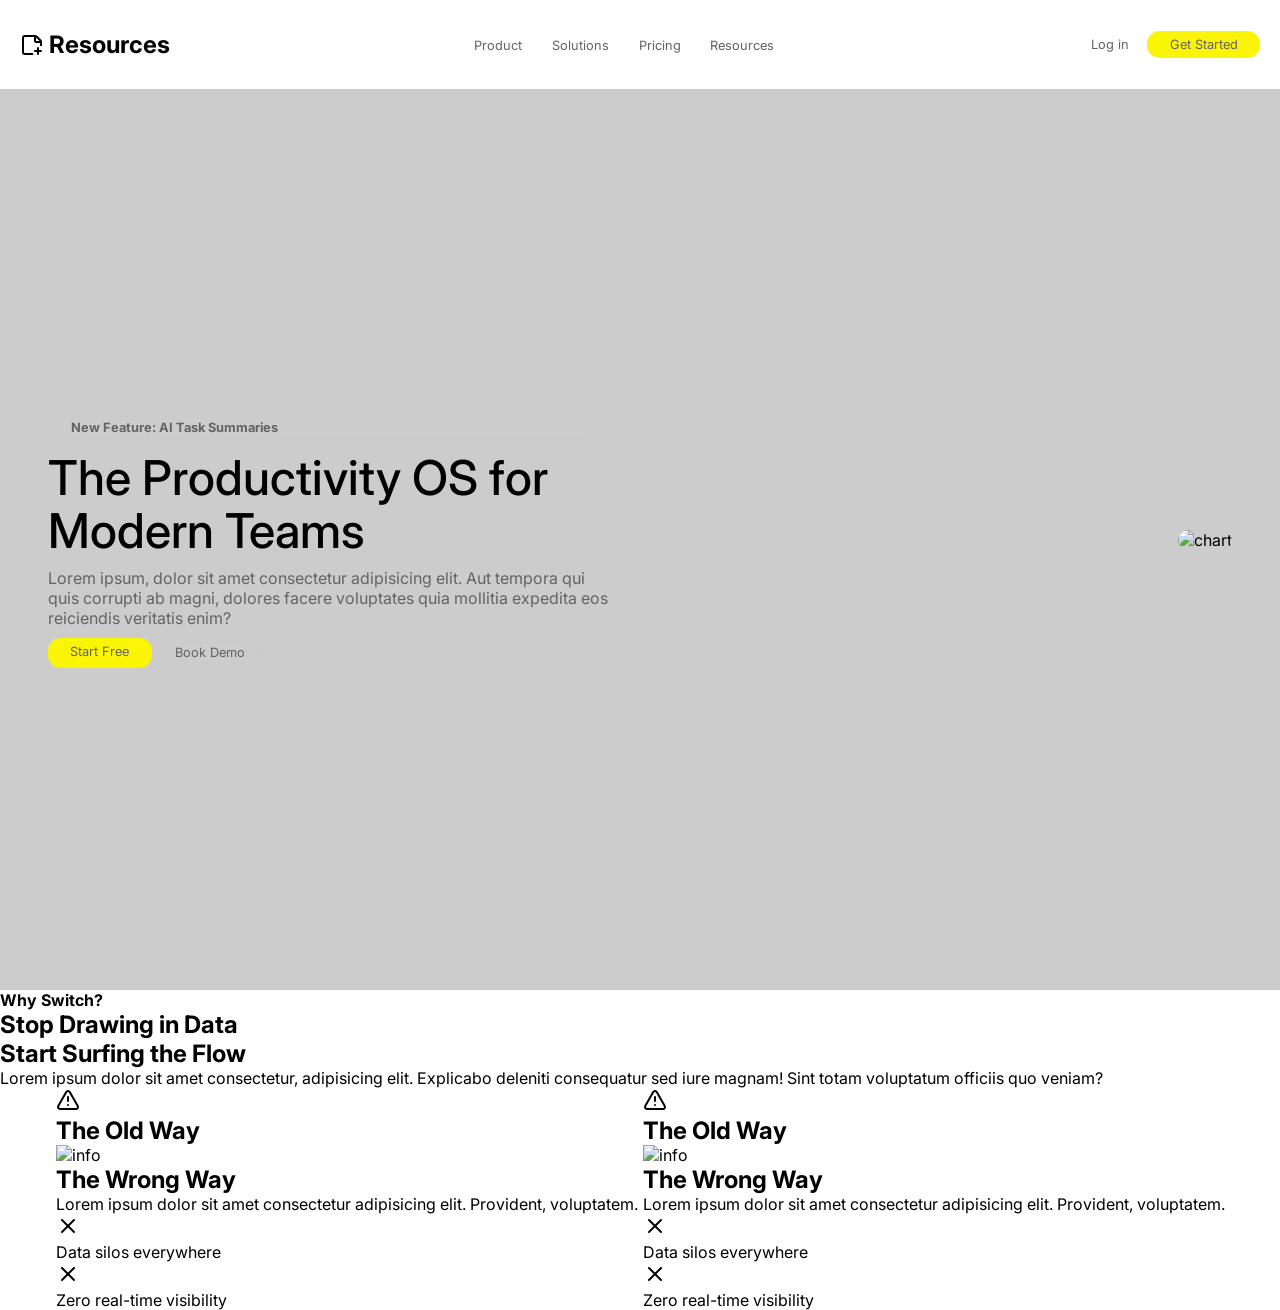
==== commit 94be5d33: "data info html code" ====
--- a/index.html
+++ b/index.html
@@ -119,6 +119,153 @@
         <img src="assets/images/programmer.jpg" alt="chart" />
       </div>
     </section>
+    <section class="data-section">
+      <div class="data-section-top">
+        <h4>Why Switch?</h4>
+        <h2>
+          Stop Drawing in Data <br />
+          Start Surfing the Flow
+        </h2>
+        <p>
+          Lorem ipsum dolor sit amet consectetur, adipisicing elit. Explicabo
+          deleniti consequatur sed iure magnam! Sint totam voluptatum officiis
+          quo veniam?
+        </p>
+      </div>
+      <div class="container data-section-middle">
+        <div class="data-info data-info-left">
+          <div class="icon-box">
+            <svg
+              xmlns="http://www.w3.org/2000/svg"
+              width="24"
+              height="24"
+              viewBox="0 0 24 24"
+              fill="none"
+              stroke="currentColor"
+              stroke-width="2"
+              stroke-linecap="round"
+              stroke-linejoin="round"
+              class="lucide lucide-triangle-alert-icon lucide-triangle-alert"
+            >
+              <path
+                d="m21.73 18-8-14a2 2 0 0 0-3.48 0l-8 14A2 2 0 0 0 4 21h16a2 2 0 0 0 1.73-3"
+              />
+              <path d="M12 9v4" />
+              <path d="M12 17h.01" />
+            </svg>
+            <h2>The Old Way</h2>
+          </div>
+          <img src="assets/images/alert-1.png" alt="info" />
+          <h2>The Wrong Way</h2>
+          <p>
+            Lorem ipsum dolor sit amet consectetur adipisicing elit. Provident,
+            voluptatem.
+          </p>
+          <span>
+            <svg
+              xmlns="http://www.w3.org/2000/svg"
+              width="24"
+              height="24"
+              viewBox="0 0 24 24"
+              fill="none"
+              stroke="currentColor"
+              stroke-width="2"
+              stroke-linecap="round"
+              stroke-linejoin="round"
+              class="lucide lucide-x-icon lucide-x"
+            >
+              <path d="M18 6 6 18" />
+              <path d="m6 6 12 12" />
+            </svg>
+            <p>Data silos everywhere</p>
+          </span>
+          <span>
+            <svg
+              xmlns="http://www.w3.org/2000/svg"
+              width="24"
+              height="24"
+              viewBox="0 0 24 24"
+              fill="none"
+              stroke="currentColor"
+              stroke-width="2"
+              stroke-linecap="round"
+              stroke-linejoin="round"
+              class="lucide lucide-x-icon lucide-x"
+            >
+              <path d="M18 6 6 18" />
+              <path d="m6 6 12 12" />
+            </svg>
+            <p>Zero real-time visibility</p>
+          </span>
+        </div>
+        <div class="data-info data-info-right">
+          <div class="icon-box">
+            <svg
+              xmlns="http://www.w3.org/2000/svg"
+              width="24"
+              height="24"
+              viewBox="0 0 24 24"
+              fill="none"
+              stroke="currentColor"
+              stroke-width="2"
+              stroke-linecap="round"
+              stroke-linejoin="round"
+              class="lucide lucide-triangle-alert-icon lucide-triangle-alert"
+            >
+              <path
+                d="m21.73 18-8-14a2 2 0 0 0-3.48 0l-8 14A2 2 0 0 0 4 21h16a2 2 0 0 0 1.73-3"
+              />
+              <path d="M12 9v4" />
+              <path d="M12 17h.01" />
+            </svg>
+            <h2>The Old Way</h2>
+          </div>
+          <img src="assets/images/alert-1.png" alt="info" />
+          <h2>The Wrong Way</h2>
+          <p>
+            Lorem ipsum dolor sit amet consectetur adipisicing elit. Provident,
+            voluptatem.
+          </p>
+          <span>
+            <svg
+              xmlns="http://www.w3.org/2000/svg"
+              width="24"
+              height="24"
+              viewBox="0 0 24 24"
+              fill="none"
+              stroke="currentColor"
+              stroke-width="2"
+              stroke-linecap="round"
+              stroke-linejoin="round"
+              class="lucide lucide-x-icon lucide-x"
+            >
+              <path d="M18 6 6 18" />
+              <path d="m6 6 12 12" />
+            </svg>
+            <p>Data silos everywhere</p>
+          </span>
+          <span>
+            <svg
+              xmlns="http://www.w3.org/2000/svg"
+              width="24"
+              height="24"
+              viewBox="0 0 24 24"
+              fill="none"
+              stroke="currentColor"
+              stroke-width="2"
+              stroke-linecap="round"
+              stroke-linejoin="round"
+              class="lucide lucide-x-icon lucide-x"
+            >
+              <path d="M18 6 6 18" />
+              <path d="m6 6 12 12" />
+            </svg>
+            <p>Zero real-time visibility</p>
+          </span>
+        </div>
+      </div>
+      <div class="data-section-bottom"></div>
+    </section>
     <script src="scripts/script.js"></script>
   </body>
 </html>
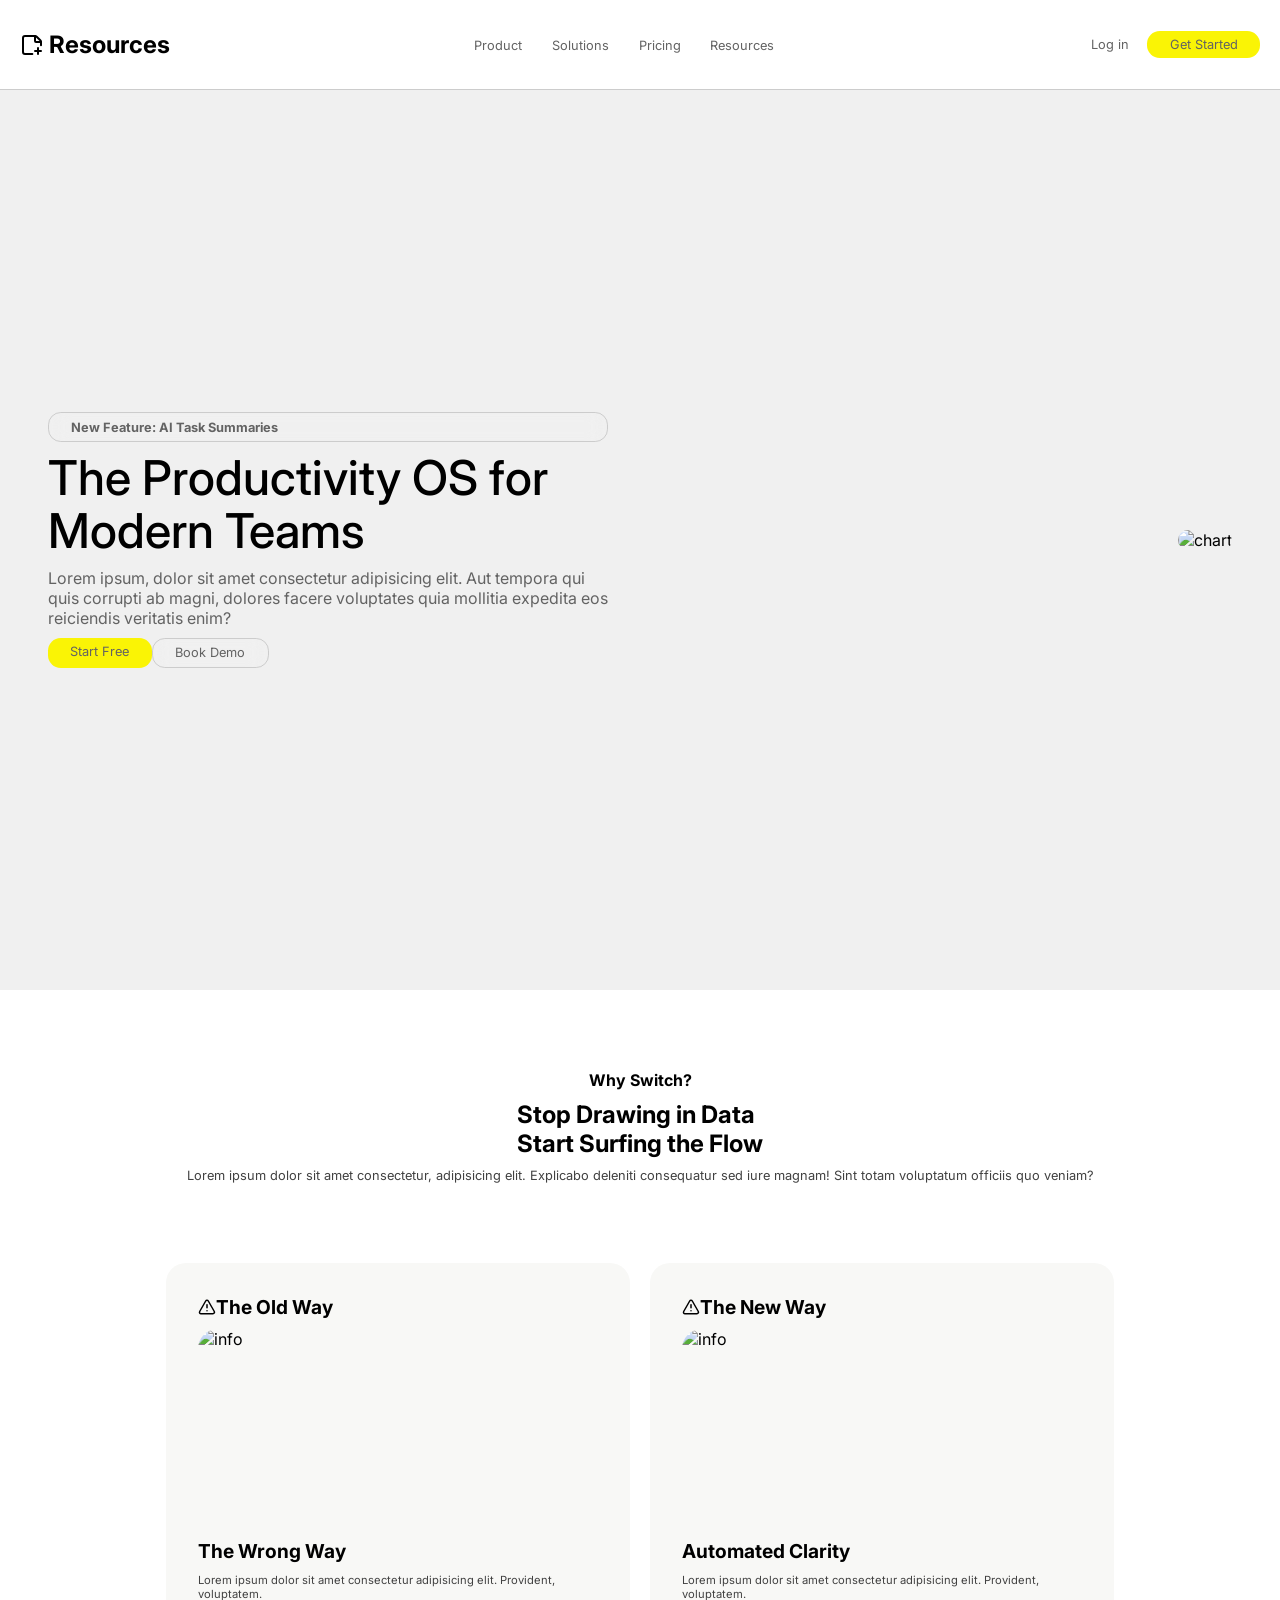
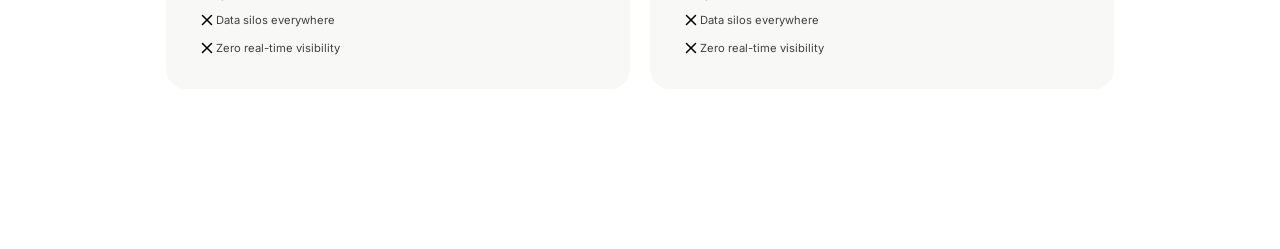
==== commit 9aef58d3: "data-info middle section" ====
--- a/index.html
+++ b/index.html
@@ -119,8 +119,8 @@
         <img src="assets/images/programmer.jpg" alt="chart" />
       </div>
     </section>
-    <section class="data-section">
-      <div class="data-section-top">
+    <section class="flex-column data-section">
+      <div class="flex-column data-section-top">
         <h4>Why Switch?</h4>
         <h2>
           Stop Drawing in Data <br />
@@ -132,13 +132,13 @@
           quo veniam?
         </p>
       </div>
-      <div class="container data-section-middle">
-        <div class="data-info data-info-left">
-          <div class="icon-box">
-            <svg
-              xmlns="http://www.w3.org/2000/svg"
-              width="24"
-              height="24"
+      <div class="flex-row data-section-middle">
+        <div class="flex-column data-info data-info-left">
+          <div class="flex-row icon-box">
+            <svg
+              xmlns="http://www.w3.org/2000/svg"
+              width="18"
+              height="18"
               viewBox="0 0 24 24"
               fill="none"
               stroke="currentColor"
@@ -161,11 +161,11 @@
             Lorem ipsum dolor sit amet consectetur adipisicing elit. Provident,
             voluptatem.
           </p>
-          <span>
-            <svg
-              xmlns="http://www.w3.org/2000/svg"
-              width="24"
-              height="24"
+          <span class="flex-row">
+            <svg
+              xmlns="http://www.w3.org/2000/svg"
+              width="18"
+              height="18"
               viewBox="0 0 24 24"
               fill="none"
               stroke="currentColor"
@@ -179,11 +179,11 @@
             </svg>
             <p>Data silos everywhere</p>
           </span>
-          <span>
-            <svg
-              xmlns="http://www.w3.org/2000/svg"
-              width="24"
-              height="24"
+          <span class="flex-row">
+            <svg
+              xmlns="http://www.w3.org/2000/svg"
+              width="18"
+              height="18"
               viewBox="0 0 24 24"
               fill="none"
               stroke="currentColor"
@@ -198,12 +198,12 @@
             <p>Zero real-time visibility</p>
           </span>
         </div>
-        <div class="data-info data-info-right">
-          <div class="icon-box">
-            <svg
-              xmlns="http://www.w3.org/2000/svg"
-              width="24"
-              height="24"
+        <div class="flex-column data-info data-info-right">
+          <div class="flex-row icon-box">
+            <svg
+              xmlns="http://www.w3.org/2000/svg"
+              width="18"
+              height="18"
               viewBox="0 0 24 24"
               fill="none"
               stroke="currentColor"
@@ -218,19 +218,19 @@
               <path d="M12 9v4" />
               <path d="M12 17h.01" />
             </svg>
-            <h2>The Old Way</h2>
+            <h2>The New Way</h2>
           </div>
-          <img src="assets/images/alert-1.png" alt="info" />
-          <h2>The Wrong Way</h2>
+          <img src="assets/images/alert-2.png" alt="info" />
+          <h2>Automated Clarity</h2>
           <p>
             Lorem ipsum dolor sit amet consectetur adipisicing elit. Provident,
             voluptatem.
           </p>
-          <span>
-            <svg
-              xmlns="http://www.w3.org/2000/svg"
-              width="24"
-              height="24"
+          <span class="flex-row">
+            <svg
+              xmlns="http://www.w3.org/2000/svg"
+              width="18"
+              height="18"
               viewBox="0 0 24 24"
               fill="none"
               stroke="currentColor"
@@ -244,11 +244,11 @@
             </svg>
             <p>Data silos everywhere</p>
           </span>
-          <span>
-            <svg
-              xmlns="http://www.w3.org/2000/svg"
-              width="24"
-              height="24"
+          <span class="flex-row">
+            <svg
+              xmlns="http://www.w3.org/2000/svg"
+              width="18"
+              height="18"
               viewBox="0 0 24 24"
               fill="none"
               stroke="currentColor"
--- a/styles/style.css
+++ b/styles/style.css
@@ -33,7 +33,7 @@
 }
 .hero {
   height: 100vh;
-  background: #ccc;
+  background: #f0f0f0;
   display: flex;
   justify-content: space-around;
   padding: 3rem;
@@ -63,3 +63,43 @@
 .mobile-menu {
   display: none;
 }
+.data-section {
+  padding: 5rem;
+}
+.data-section p {
+  font-size: 0.8rem;
+  color: #414141;
+}
+.data-info img {
+  width: 400px;
+  height: 200px;
+  border-radius: 20px;
+}
+.data-section-top {
+  align-items: center;
+}
+.data-info {
+  background: #f8f8f6;
+  padding: 2rem;
+  border-radius: 20px;
+}
+.data-info p {
+  font-size: 0.7rem;
+  max-width: 400px;
+}
+.data-info h2 {
+  font-size: 1.2rem;
+}
+
+.data-section-top,
+.data-section-middle,
+.data-info {
+  gap: 10px;
+}
+.data-section {
+  gap: 5rem;
+}
+.data-section-middle {
+  justify-content: center;
+  gap: 20px;
+}
--- a/styles/utilities.css
+++ b/styles/utilities.css
@@ -62,3 +62,13 @@
   color: var(--text-gray);
   font-size: 0.8rem;
 }
+.flex-column {
+  display: flex;
+  flex-direction: column;
+  justify-content: center;
+}
+.flex-row {
+  display: flex;
+  flex-direction: row;
+  align-items: center;
+}
